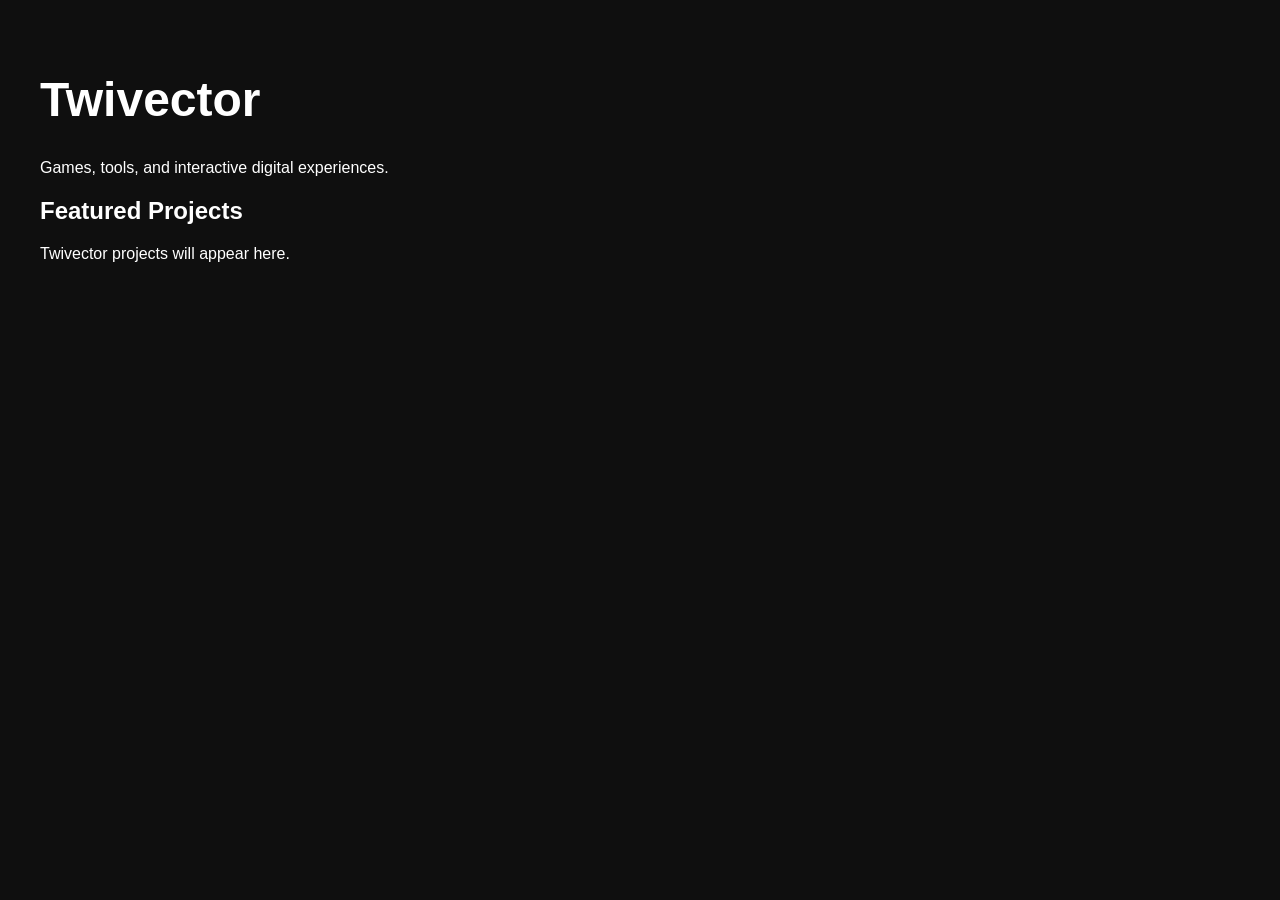
==== index.html @ a6a80e20 "Initial Twivector website setup" ====
<!DOCTYPE html>
<html lang="en">
<head>
  <meta charset="UTF-8" />
  <meta name="viewport" content="width=device-width, initial-scale=1.0" />

  <title>Twivector</title>

  <meta
    name="description"
    content="Twivector creates games, tools, and digital experiences."
  />

  <link rel="stylesheet" href="styles/main.css" />
</head>

<body>

  <header>
    <h1>Twivector</h1>

    <p>
      Games, tools, and interactive digital experiences.
    </p>
  </header>

  <main>

    <section>
      <h2>Featured Projects</h2>

      <p>
        Twivector projects will appear here.
      </p>
    </section>

  </main>

  <script src="scripts/main.js"></script>

</body>
</html>
---- styles/main.css ----
body {
  margin: 0;
  padding: 40px;
  background: #0f0f0f;
  color: white;
  font-family: Arial, sans-serif;
}

h1 {
  font-size: 3rem;
}
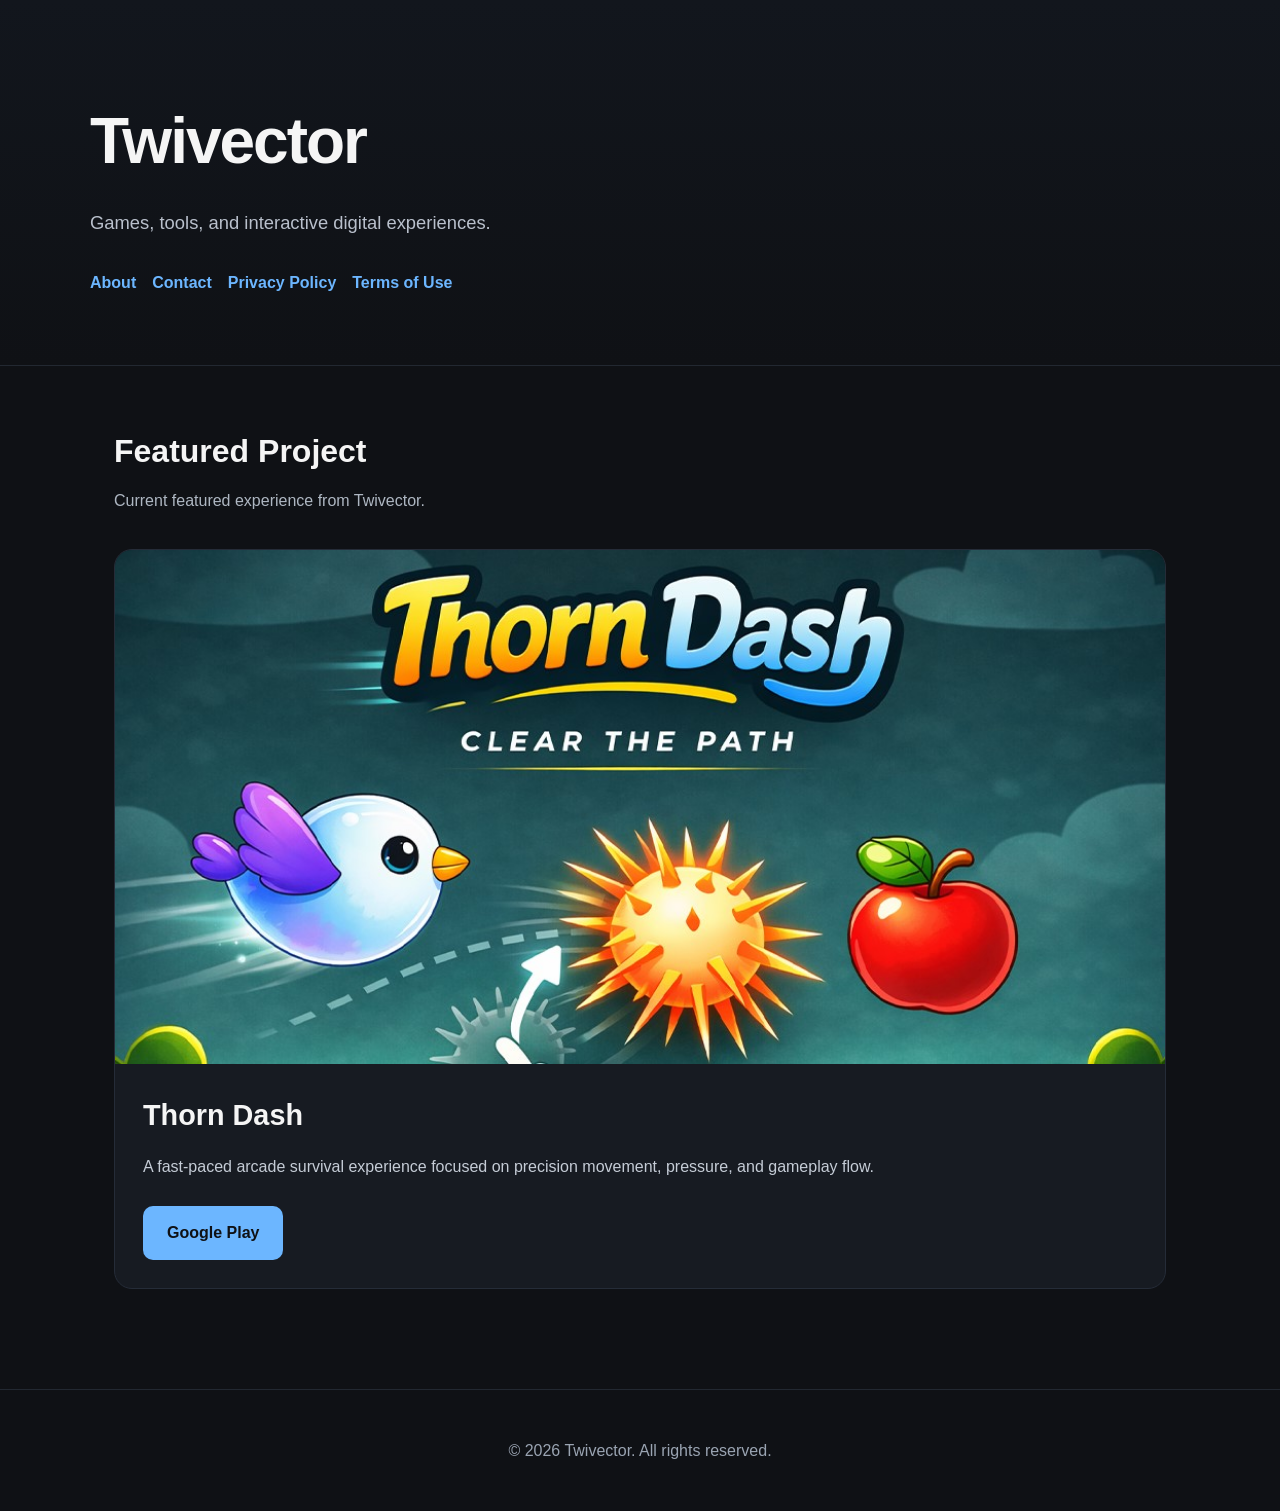
==== commit 0a019104: "Add Twivector website pages and infrastructure" ====
--- a/index.html
+++ b/index.html
@@ -1,42 +1,125 @@
 <!DOCTYPE html>
 <html lang="en">
 <head>
-  <meta charset="UTF-8" />
-  <meta name="viewport" content="width=device-width, initial-scale=1.0" />
+    <meta charset="UTF-8" />
 
-  <title>Twivector</title>
+    <meta
+        name="viewport"
+        content="width=device-width, initial-scale=1.0"
+    />
 
-  <meta
-    name="description"
-    content="Twivector creates games, tools, and digital experiences."
-  />
+    <title>Twivector</title>
 
-  <link rel="stylesheet" href="styles/main.css" />
+    <meta
+        name="description"
+        content="Twivector creates games, tools, and interactive digital experiences."
+    />
+
+    <link
+        rel="stylesheet"
+        href="styles/main.css"
+    />
 </head>
 
 <body>
 
-  <header>
-    <h1>Twivector</h1>
+    <header class="hero">
 
-    <p>
-      Games, tools, and interactive digital experiences.
-    </p>
-  </header>
+        <div class="hero-content">
 
-  <main>
+            <h1>Twivector</h1>
 
-    <section>
-      <h2>Featured Projects</h2>
+            <p class="tagline">
+                Games, tools, and interactive digital experiences.
+            </p>
 
-      <p>
-        Twivector projects will appear here.
-      </p>
-    </section>
+            <nav class="nav-links">
 
-  </main>
+                <a href="about.html">
+                    About
+                </a>
 
-  <script src="scripts/main.js"></script>
+                <a href="contact.html">
+                    Contact
+                </a>
+
+                <a href="privacy-policy.html">
+                    Privacy Policy
+                </a>
+
+                <a href="terms.html">
+                    Terms of Use
+                </a>
+
+            </nav>
+
+        </div>
+
+    </header>
+
+    <main>
+
+        <section class="featured-section">
+
+            <div class="section-header">
+
+                <h2>Featured Project</h2>
+
+                <p>
+                    Current featured experience from Twivector.
+                </p>
+
+            </div>
+
+            <div class="project-card">
+
+                <div class="project-banner">
+
+                    <!-- Replace this image path with your actual Thorn Dash banner -->
+                    <img
+                        src="images/thorn-dash-banner.jpg"
+                        alt="Thorn Dash Banner"
+                    />
+
+                </div>
+
+                <div class="project-content">
+
+                    <h3>Thorn Dash</h3>
+
+                    <p>
+                        A fast-paced arcade survival experience focused on
+                        precision movement, pressure, and gameplay flow.
+                    </p>
+
+                    <div class="project-actions">
+
+                        <a
+                            class="primary-button"
+                            href="https://play.google.com/store/apps/details?id=com.Owoahene1.FlapMyBird"
+                        >
+                            Google Play
+                        </a>
+
+                    </div>
+
+                </div>
+
+            </div>
+
+        </section>
+
+    </main>
+
+    <footer>
+
+        <p>
+            © 2026 Twivector. All rights reserved.
+        </p>
+
+    </footer>
+
+    <script src="scripts/main.js"></script>
 
 </body>
 </html>
--- a/styles/main.css
+++ b/styles/main.css
@@ -1,11 +1,188 @@
-body {
-  margin: 0;
-  padding: 40px;
-  background: #0f0f0f;
-  color: white;
-  font-family: Arial, sans-serif;
+* {
+    box-sizing: border-box;
 }
 
-h1 {
-  font-size: 3rem;
+body {
+    margin: 0;
+    background: #0f1115;
+    color: #f5f5f5;
+    font-family: Arial, Helvetica, sans-serif;
+    line-height: 1.6;
+}
+
+/* =========================
+   HERO
+========================= */
+
+.hero {
+    padding: 90px 24px 70px;
+    border-bottom: 1px solid #222831;
+    background:
+        linear-gradient(
+            180deg,
+            #12161d 0%,
+            #0f1115 100%
+        );
+}
+
+.hero-content {
+    max-width: 1100px;
+    margin: auto;
+}
+
+.hero h1 {
+    margin: 0;
+    font-size: 4rem;
+    letter-spacing: -2px;
+}
+
+.tagline {
+    margin-top: 16px;
+    font-size: 1.15rem;
+    color: #b9c0cc;
+    max-width: 700px;
+}
+
+/* =========================
+   NAVIGATION
+========================= */
+
+.nav-links {
+    margin-top: 32px;
+    display: flex;
+    flex-wrap: wrap;
+    gap: 16px;
+}
+
+.nav-links a {
+    color: #6cb6ff;
+    text-decoration: none;
+    font-weight: 600;
+}
+
+.nav-links a:hover {
+    text-decoration: underline;
+}
+
+/* =========================
+   MAIN CONTENT
+========================= */
+
+main {
+    max-width: 1100px;
+    margin: auto;
+    padding: 60px 24px;
+}
+
+/* =========================
+   FEATURED SECTION
+========================= */
+
+.section-header h2 {
+    margin: 0;
+    font-size: 2rem;
+}
+
+.section-header p {
+    margin-top: 10px;
+    color: #aeb7c2;
+}
+
+/* =========================
+   PROJECT CARD
+========================= */
+
+.project-card {
+    margin-top: 36px;
+    background: #171b22;
+    border: 1px solid #252c38;
+    border-radius: 18px;
+    overflow: hidden;
+}
+
+.project-banner {
+    width: 100%;
+    background: #101317;
+}
+
+.project-banner img {
+    width: 100%;
+    display: block;
+    object-fit: cover;
+}
+
+.project-content {
+    padding: 28px;
+}
+
+.project-content h3 {
+    margin-top: 0;
+    margin-bottom: 14px;
+    font-size: 1.8rem;
+}
+
+.project-content p {
+    color: #c5ccd6;
+}
+
+/* =========================
+   BUTTONS
+========================= */
+
+.project-actions {
+    margin-top: 26px;
+}
+
+.primary-button {
+    display: inline-block;
+    padding: 14px 24px;
+    border-radius: 10px;
+    background: #6cb6ff;
+    color: #0f1115;
+    font-weight: 700;
+    text-decoration: none;
+    transition: transform 0.15s ease;
+}
+
+.primary-button:hover {
+    transform: translateY(-2px);
+}
+
+/* =========================
+   FOOTER
+========================= */
+
+footer {
+    margin-top: 40px;
+    padding: 32px 24px;
+    border-top: 1px solid #222831;
+    text-align: center;
+    color: #9aa4b2;
+}
+
+/* =========================
+   RESPONSIVE
+========================= */
+
+@media (max-width: 700px) {
+
+    .hero {
+        padding-top: 70px;
+    }
+
+    .hero h1 {
+        font-size: 2.8rem;
+    }
+
+    .tagline {
+        font-size: 1rem;
+    }
+
+    .section-header h2 {
+        font-size: 1.6rem;
+    }
+
+    .project-content h3 {
+        font-size: 1.5rem;
+    }
 }
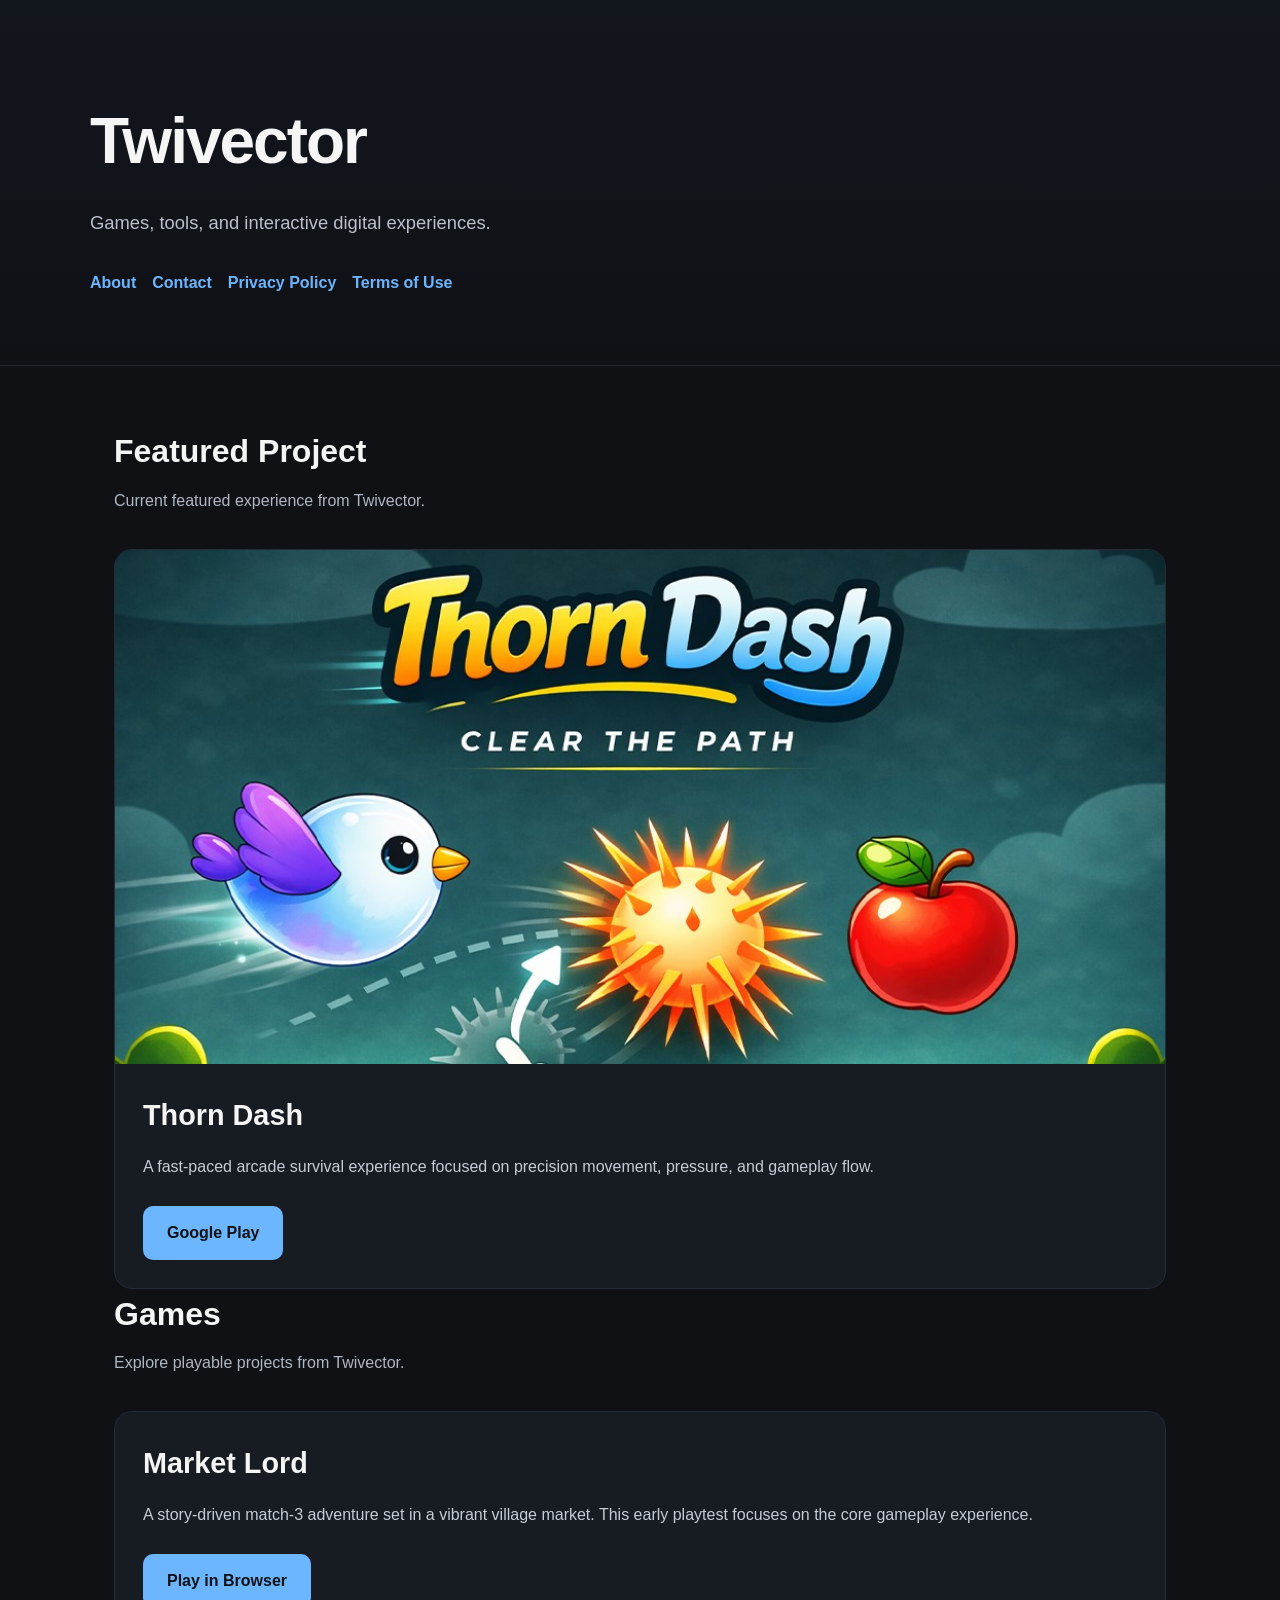
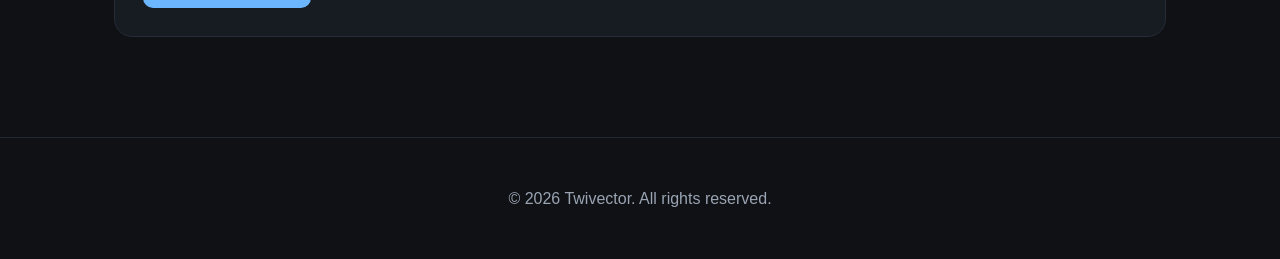
==== commit e07daea6: "Launch Market Lord web playtest v0.1" ====
--- a/index.html
+++ b/index.html
@@ -109,6 +109,46 @@
 
         </section>
 
+        <section class="games-section">
+
+    <div class="section-header">
+
+        <h2>Games</h2>
+
+        <p>
+            Explore playable projects from Twivector.
+        </p>
+
+    </div>
+
+    <div class="project-card">
+
+        <div class="project-content">
+
+            <h3>Market Lord</h3>
+
+            <p>
+                A story-driven match-3 adventure set in a vibrant village market.
+                This early playtest focuses on the core gameplay experience.
+            </p>
+
+            <div class="project-actions">
+
+                <a
+                    class="primary-button"
+                    href="games/market-lord/"
+                >
+                    Play in Browser
+                </a>
+
+            </div>
+
+        </div>
+
+    </div>
+
+</section>
+
     </main>
 
     <footer>
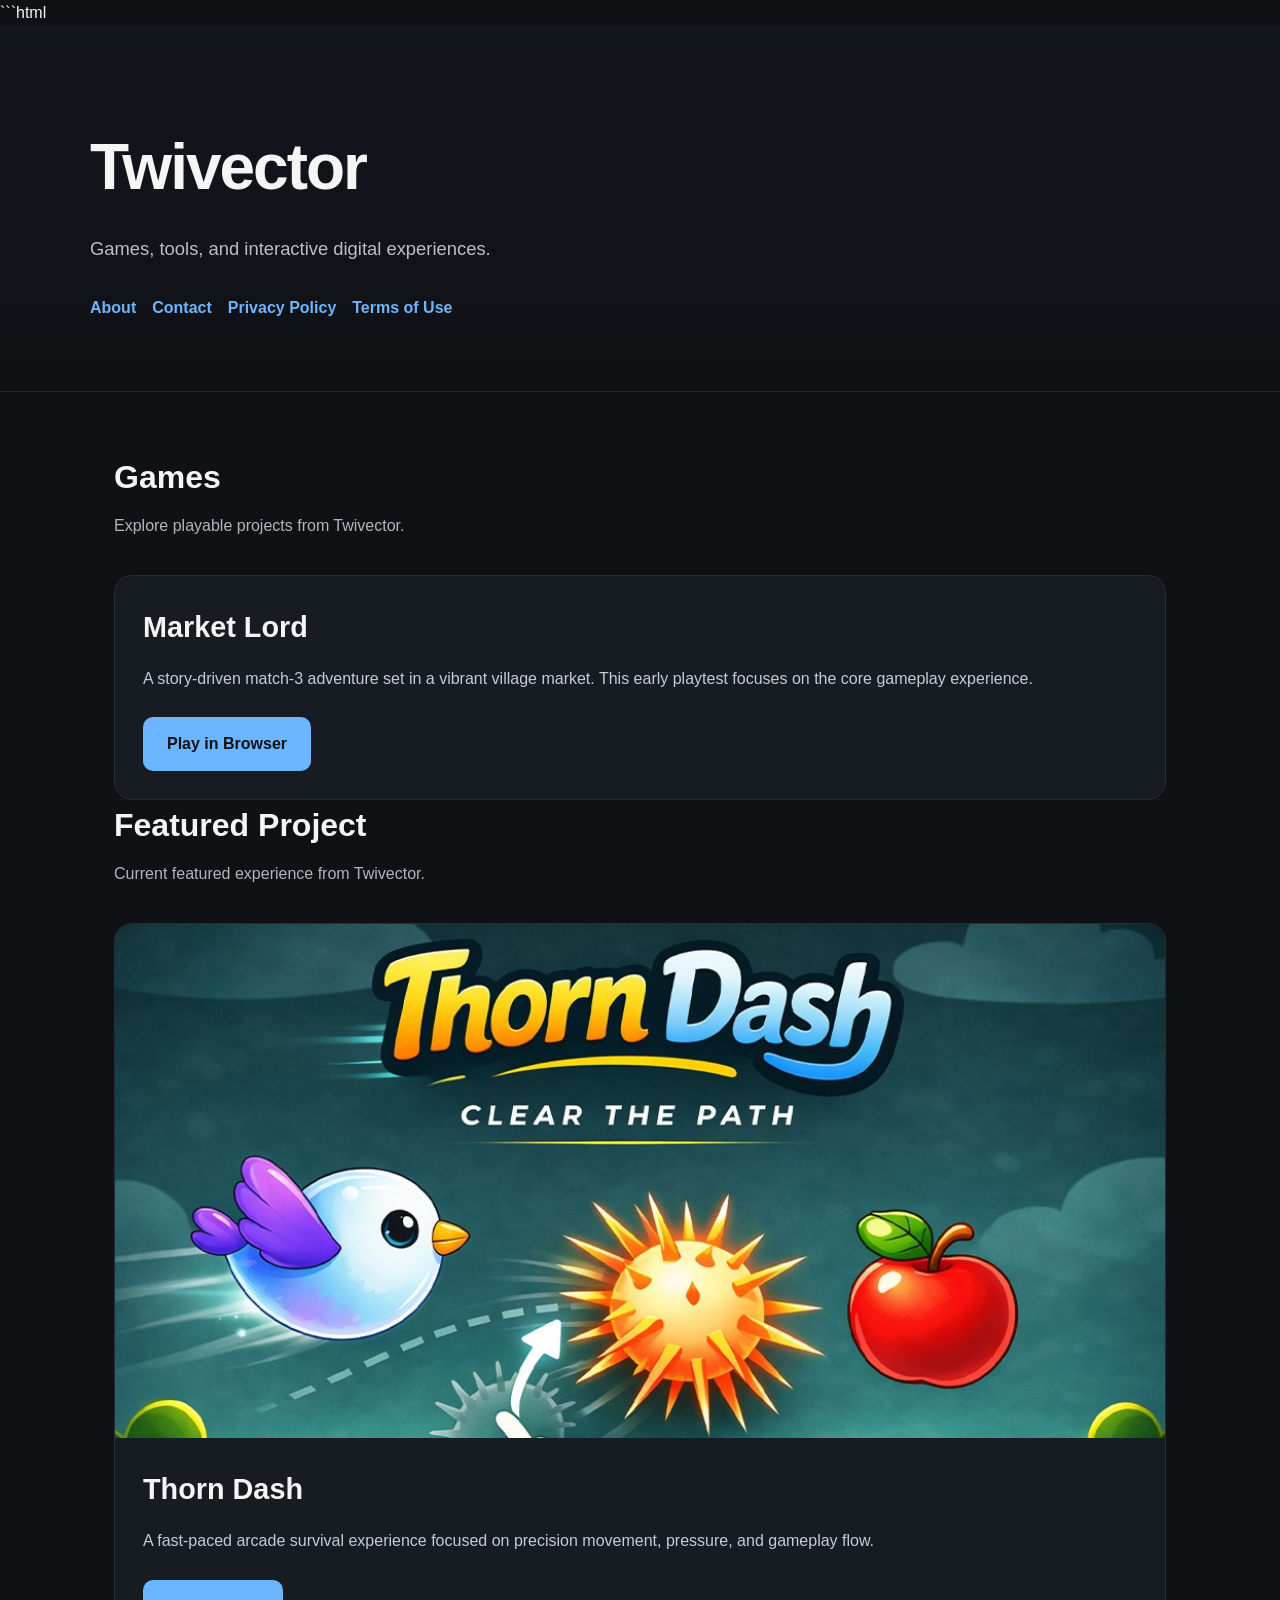
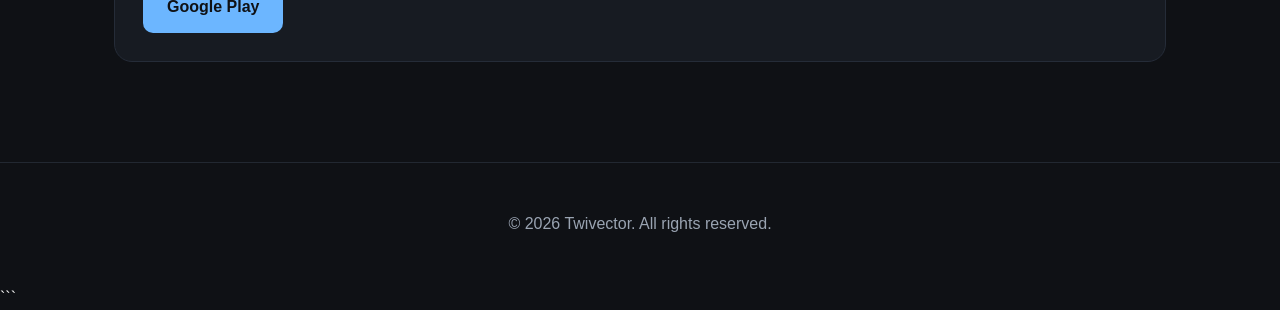
==== commit 5df9f831: "Release Market Lord Web Build 1.9" ====
--- a/index.html
+++ b/index.html
@@ -1,6 +1,21 @@
+```html
 <!DOCTYPE html>
 <html lang="en">
 <head>
+    <!-- Google tag (gtag.js) -->
+<script async src="https://www.googletagmanager.com/gtag/js?id=G-NJYVMFBL21"></script>
+<script>
+  window.dataLayer = window.dataLayer || [];
+  function gtag(){dataLayer.push(arguments);}
+  gtag('js', new Date());
+
+  gtag('config', 'G-NJYVMFBL21');
+</script>
+
+<script async src="https://pagead2.googlesyndication.com/pagead/js/adsbygoogle.js?client=ca-pub-9421990932340941"
+     crossorigin="anonymous"></script>
+     <meta name="google-adsense-account" content="ca-pub-9421990932340941">
+
     <meta charset="UTF-8" />
 
     <meta
@@ -59,6 +74,51 @@
 
     <main>
 
+        <!-- Market Lord -->
+
+        <section class="games-section">
+
+            <div class="section-header">
+
+                <h2>Games</h2>
+
+                <p>
+                    Explore playable projects from Twivector.
+                </p>
+
+            </div>
+
+            <div class="project-card">
+
+                <div class="project-content">
+
+                    <h3>Market Lord</h3>
+
+                    <p>
+                        A story-driven match-3 adventure set in a vibrant village market.
+                        This early playtest focuses on the core gameplay experience.
+                    </p>
+
+                    <div class="project-actions">
+
+                        <a
+                            class="primary-button"
+                            href="games/market-lord/"
+                        >
+                            Play in Browser
+                        </a>
+
+                    </div>
+
+                </div>
+
+            </div>
+
+        </section>
+
+
+        <!-- Featured Project -->
+
         <section class="featured-section">
 
             <div class="section-header">
@@ -109,46 +169,6 @@
 
         </section>
 
-        <section class="games-section">
-
-    <div class="section-header">
-
-        <h2>Games</h2>
-
-        <p>
-            Explore playable projects from Twivector.
-        </p>
-
-    </div>
-
-    <div class="project-card">
-
-        <div class="project-content">
-
-            <h3>Market Lord</h3>
-
-            <p>
-                A story-driven match-3 adventure set in a vibrant village market.
-                This early playtest focuses on the core gameplay experience.
-            </p>
-
-            <div class="project-actions">
-
-                <a
-                    class="primary-button"
-                    href="games/market-lord/"
-                >
-                    Play in Browser
-                </a>
-
-            </div>
-
-        </div>
-
-    </div>
-
-</section>
-
     </main>
 
     <footer>
@@ -162,4 +182,5 @@
     <script src="scripts/main.js"></script>
 
 </body>
-</html>+</html>
+```
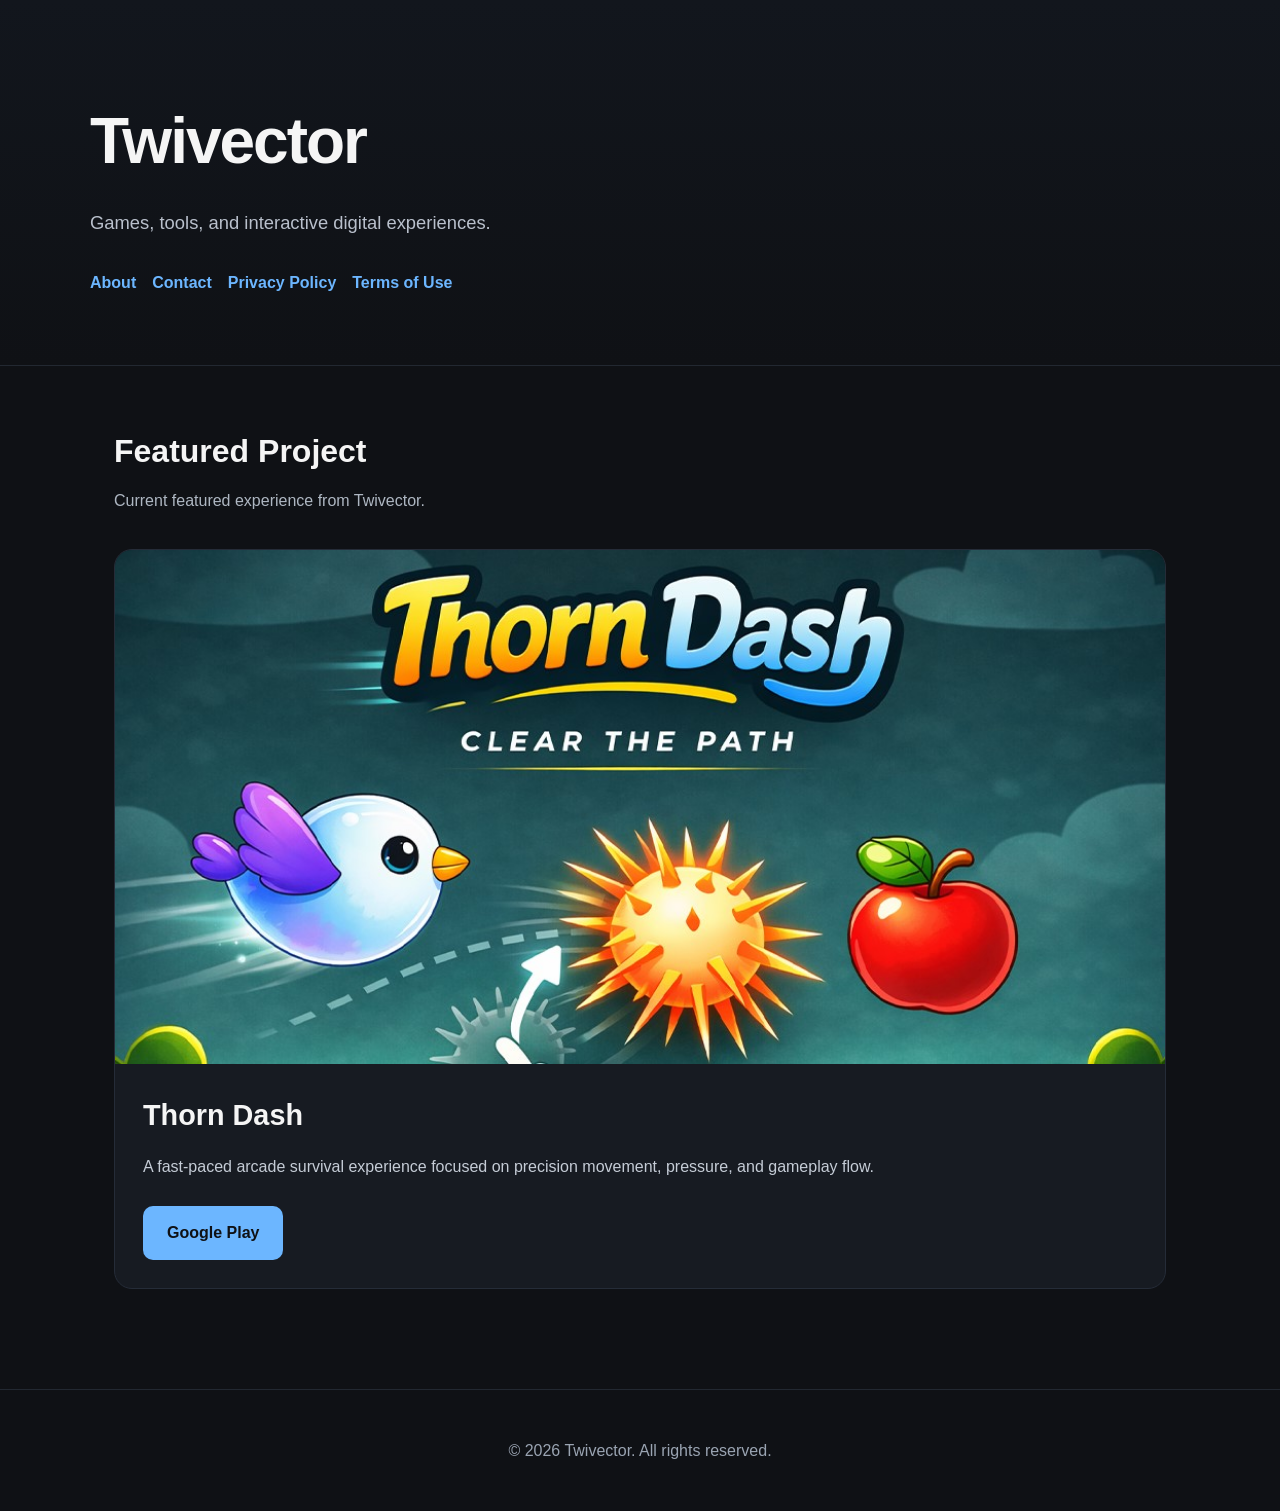
==== commit cf2ab55c: "Remove playable Market Lord build" ====
--- a/index.html
+++ b/index.html
@@ -1,45 +1,35 @@
-```html
 <!DOCTYPE html>
 <html lang="en">
 <head>
-    <!-- Google tag (gtag.js) -->
-<script async src="https://www.googletagmanager.com/gtag/js?id=G-NJYVMFBL21"></script>
-<script>
-  window.dataLayer = window.dataLayer || [];
-  function gtag(){dataLayer.push(arguments);}
-  gtag('js', new Date());
+    <script async src="https://www.googletagmanager.com/gtag/js?id=G-NJYVMFBL21"></script>
+    <script>
+        window.dataLayer = window.dataLayer || [];
+        function gtag(){dataLayer.push(arguments);}
+        gtag('js', new Date());
+        gtag('config', 'G-NJYVMFBL21');
+    </script>
 
-  gtag('config', 'G-NJYVMFBL21');
-</script>
+    <script async src="https://pagead2.googlesyndication.com/pagead/js/adsbygoogle.js?client=ca-pub-9421990932340941"
+        crossorigin="anonymous"></script>
 
-<script async src="https://pagead2.googlesyndication.com/pagead/js/adsbygoogle.js?client=ca-pub-9421990932340941"
-     crossorigin="anonymous"></script>
-     <meta name="google-adsense-account" content="ca-pub-9421990932340941">
+    <meta name="google-adsense-account" content="ca-pub-9421990932340941">
 
-    <meta charset="UTF-8" />
-
-    <meta
-        name="viewport"
-        content="width=device-width, initial-scale=1.0"
-    />
+    <meta charset="UTF-8">
+    <meta name="viewport" content="width=device-width, initial-scale=1.0">
 
     <title>Twivector</title>
 
     <meta
         name="description"
         content="Twivector creates games, tools, and interactive digital experiences."
-    />
+    >
 
-    <link
-        rel="stylesheet"
-        href="styles/main.css"
-    />
+    <link rel="stylesheet" href="styles/main.css">
 </head>
 
 <body>
 
     <header class="hero">
-
         <div class="hero-content">
 
             <h1>Twivector</h1>
@@ -49,75 +39,16 @@
             </p>
 
             <nav class="nav-links">
-
-                <a href="about.html">
-                    About
-                </a>
-
-                <a href="contact.html">
-                    Contact
-                </a>
-
-                <a href="privacy-policy.html">
-                    Privacy Policy
-                </a>
-
-                <a href="terms.html">
-                    Terms of Use
-                </a>
-
+                <a href="about.html">About</a>
+                <a href="contact.html">Contact</a>
+                <a href="privacy-policy.html">Privacy Policy</a>
+                <a href="terms.html">Terms of Use</a>
             </nav>
 
         </div>
-
     </header>
 
     <main>
-
-        <!-- Market Lord -->
-
-        <section class="games-section">
-
-            <div class="section-header">
-
-                <h2>Games</h2>
-
-                <p>
-                    Explore playable projects from Twivector.
-                </p>
-
-            </div>
-
-            <div class="project-card">
-
-                <div class="project-content">
-
-                    <h3>Market Lord</h3>
-
-                    <p>
-                        A story-driven match-3 adventure set in a vibrant village market.
-                        This early playtest focuses on the core gameplay experience.
-                    </p>
-
-                    <div class="project-actions">
-
-                        <a
-                            class="primary-button"
-                            href="games/market-lord/"
-                        >
-                            Play in Browser
-                        </a>
-
-                    </div>
-
-                </div>
-
-            </div>
-
-        </section>
-
-
-        <!-- Featured Project -->
 
         <section class="featured-section">
 
@@ -134,13 +65,10 @@
             <div class="project-card">
 
                 <div class="project-banner">
-
-                    <!-- Replace this image path with your actual Thorn Dash banner -->
                     <img
                         src="images/thorn-dash-banner.jpg"
                         alt="Thorn Dash Banner"
-                    />
-
+                    >
                 </div>
 
                 <div class="project-content">
@@ -182,5 +110,4 @@
     <script src="scripts/main.js"></script>
 
 </body>
-</html>
-```
+</html>
